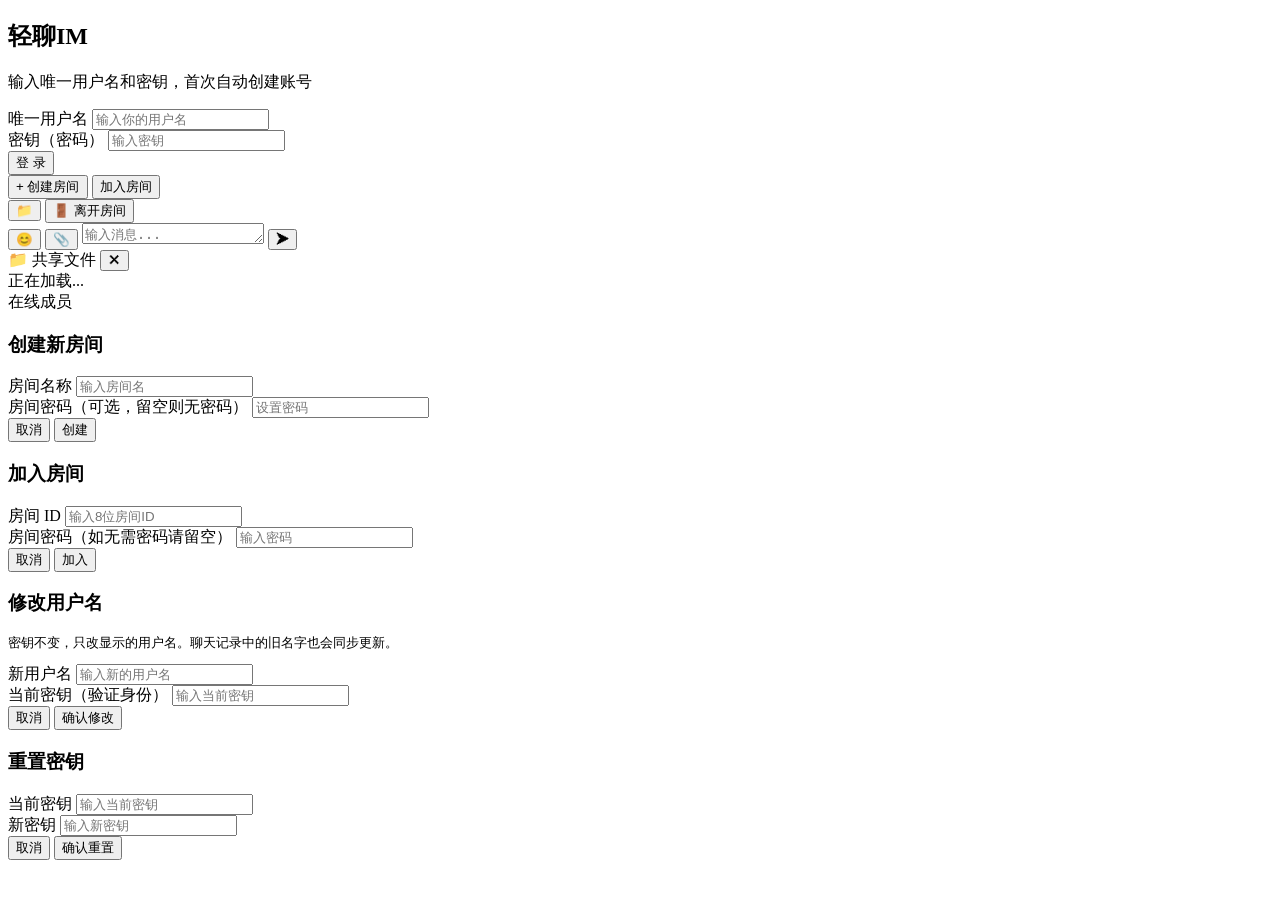
==== static/index.html @ 1377f8cb "refactor: 拆分项目结构，模块化后端代码 - 将 910 行 server.py 拆分为 src/ 下 8 个独立模块   - config.py     : 全局配置 & Supabase " ====
<!DOCTYPE html>
<html lang="zh-CN">
<head>
<meta charset="UTF-8">
<meta name="viewport" content="width=device-width, initial-scale=1.0">
<title>轻聊 - 临时 IM</title>
<link rel="stylesheet" href="style.css">
</head>
<body>

<div class="container" id="app">
    <!-- Header -->
    <div class="header" id="header" style="display:none;">
        <h1>💬 轻聊</h1>
        <div class="user-info">
            <span id="currentUserLabel"></span>
            <div class="user-dropdown">
                <button class="btn-sm btn-settings" onclick="toggleSettingsMenu()" title="设置">⚙</button>
                <div class="dropdown-menu" id="settingsMenu">
                    <button onclick="showChangeUsernameModal()">✏️ 修改用户名</button>
                    <button onclick="showResetPasswordModal()">🔑 重置密钥</button>
                </div>
            </div>
            <button class="btn-sm" onclick="logout()">退出</button>
        </div>
    </div>

    <!-- 登录视图 -->
    <div class="view active" id="loginView">
        <div class="login-card">
            <h2>轻聊IM</h2>
            <p class="sub">输入唯一用户名和密钥，首次自动创建账号</p>
            <div class="form-group">
                <label>唯一用户名</label>
                <input id="loginUser" type="text" placeholder="输入你的用户名" maxlength="30" autocomplete="off">
            </div>
            <div class="form-group">
                <label>密钥（密码）</label>
                <input id="loginPass" type="password" placeholder="输入密钥" autocomplete="off">
            </div>
            <button class="btn btn-primary" id="loginBtn" onclick="doLogin()">登 录</button>
            <div class="error-msg" id="loginError"></div>
            <div class="success-msg" id="loginSuccess"></div>
        </div>
    </div>

    <!-- 大厅视图 -->
    <div class="view" id="lobbyView">
        <div class="lobby-content" id="lobbyContent">
            <div class="lobby-actions">
                <button class="btn btn-primary" onclick="showCreateRoomModal()">+ 创建房间</button>
                <button class="btn btn-outline" onclick="showJoinRoomModal()">加入房间</button>
            </div>
            <div id="roomList"></div>
        </div>
    </div>

    <!-- 聊天视图 -->
    <div class="view" id="chatView">
        <div class="chat-view">
            <div class="chat-main">
                <div class="chat-header">
                    <div>
                        <div class="room-title" id="chatRoomName"></div>
                        <div class="room-id" id="chatRoomId"></div>
                    </div>
                    <div class="chat-header-actions">
                        <button class="btn-header-icon file-panel-toggle" onclick="toggleFilePanel()" title="文件列表">📁</button>
                        <button class="btn-leave" onclick="leaveRoom()">
                            <span class="leave-icon">🚪</span> 离开房间
                        </button>
                    </div>
                </div>
                <div class="chat-messages" id="chatMessages"></div>
                <div class="emoji-picker" id="emojiPicker"></div>
                <div class="chat-input-area">
                    <button class="emoji-btn" onclick="toggleEmoji()" title="表情">😊</button>
                    <button class="emoji-btn file-upload-btn" onclick="triggerFileUpload()" title="上传文件">📎</button>
                    <textarea id="chatInput" rows="1" placeholder="输入消息..." onkeydown="onChatKey(event)"></textarea>
                    <button class="send-btn" id="sendBtn" onclick="sendMessage()" title="发送">➤</button>
                </div>
                <!-- 隐藏的文件选择器 -->
                <input type="file" id="fileInput" style="display:none;" onchange="handleFileSelected(event)">
                <!-- 文件面板 -->
                <div class="file-panel" id="filePanel">
                    <div class="file-panel-header">
                        <span>📁 共享文件</span>
                        <button class="file-panel-close" onclick="toggleFilePanel()">✕</button>
                    </div>
                    <div class="file-panel-list" id="fileListContent">
                        <div class="file-empty">正在加载...</div>
                    </div>
                </div>
            </div>
            <div class="chat-sidebar">
                <div class="sidebar-title">在线成员</div>
                <div class="member-list" id="memberList"></div>
            </div>
        </div>
    </div>
</div>

<!-- 创建房间弹窗 -->
<div class="modal-overlay" id="createRoomModal">
    <div class="modal">
        <h3>创建新房间</h3>
        <div class="form-group">
            <label>房间名称</label>
            <input id="createRoomName" type="text" placeholder="输入房间名" maxlength="50">
        </div>
        <div class="form-group">
            <label>房间密码（可选，留空则无密码）</label>
            <input id="createRoomPass" type="text" placeholder="设置密码">
        </div>
        <div class="modal-btns">
            <button class="btn btn-outline" onclick="closeModal('createRoomModal')">取消</button>
            <button class="btn btn-primary" onclick="doCreateRoom()">创建</button>
        </div>
        <div class="error-msg" id="createRoomError"></div>
    </div>
</div>

<!-- 加入房间弹窗 -->
<div class="modal-overlay" id="joinRoomModal">
    <div class="modal">
        <h3>加入房间</h3>
        <div class="form-group">
            <label>房间 ID</label>
            <input id="joinRoomId" type="text" placeholder="输入8位房间ID" maxlength="8" style="text-transform:uppercase;">
        </div>
        <div class="form-group">
            <label>房间密码（如无需密码请留空）</label>
            <input id="joinRoomPass" type="text" placeholder="输入密码">
        </div>
        <div class="modal-btns">
            <button class="btn btn-outline" onclick="closeModal('joinRoomModal')">取消</button>
            <button class="btn btn-primary" onclick="doJoinRoom()">加入</button>
        </div>
        <div class="error-msg" id="joinRoomError"></div>
    </div>
</div>

<!-- 修改用户名弹窗 -->
<div class="modal-overlay" id="changeUsernameModal">
    <div class="modal">
        <h3>修改用户名</h3>
        <p style="font-size:0.8rem;color:var(--text-secondary);margin-bottom:12px;">密钥不变，只改显示的用户名。聊天记录中的旧名字也会同步更新。</p>
        <div class="form-group">
            <label>新用户名</label>
            <input id="newUsername" type="text" placeholder="输入新的用户名" maxlength="30" autocomplete="off">
        </div>
        <div class="form-group">
            <label>当前密钥（验证身份）</label>
            <input id="changeUserPass" type="password" placeholder="输入当前密钥" autocomplete="off">
        </div>
        <div class="modal-btns">
            <button class="btn btn-outline" onclick="closeModal('changeUsernameModal')">取消</button>
            <button class="btn btn-primary" onclick="doChangeUsername()">确认修改</button>
        </div>
        <div class="error-msg" id="changeUsernameError"></div>
        <div class="success-msg" id="changeUsernameSuccess"></div>
    </div>
</div>

<!-- 重置密钥弹窗 -->
<div class="modal-overlay" id="resetPasswordModal">
    <div class="modal">
        <h3>重置密钥</h3>
        <div class="form-group">
            <label>当前密钥</label>
            <input id="oldPassword" type="password" placeholder="输入当前密钥" autocomplete="off">
        </div>
        <div class="form-group">
            <label>新密钥</label>
            <input id="newPassword" type="password" placeholder="输入新密钥" autocomplete="off">
        </div>
        <div class="modal-btns">
            <button class="btn btn-outline" onclick="closeModal('resetPasswordModal')">取消</button>
            <button class="btn btn-primary" onclick="doResetPassword()">确认重置</button>
        </div>
        <div class="error-msg" id="resetPasswordError"></div>
        <div class="success-msg" id="resetPasswordSuccess"></div>
    </div>
</div>

<script src="app.js"></script>
</body>
</html>
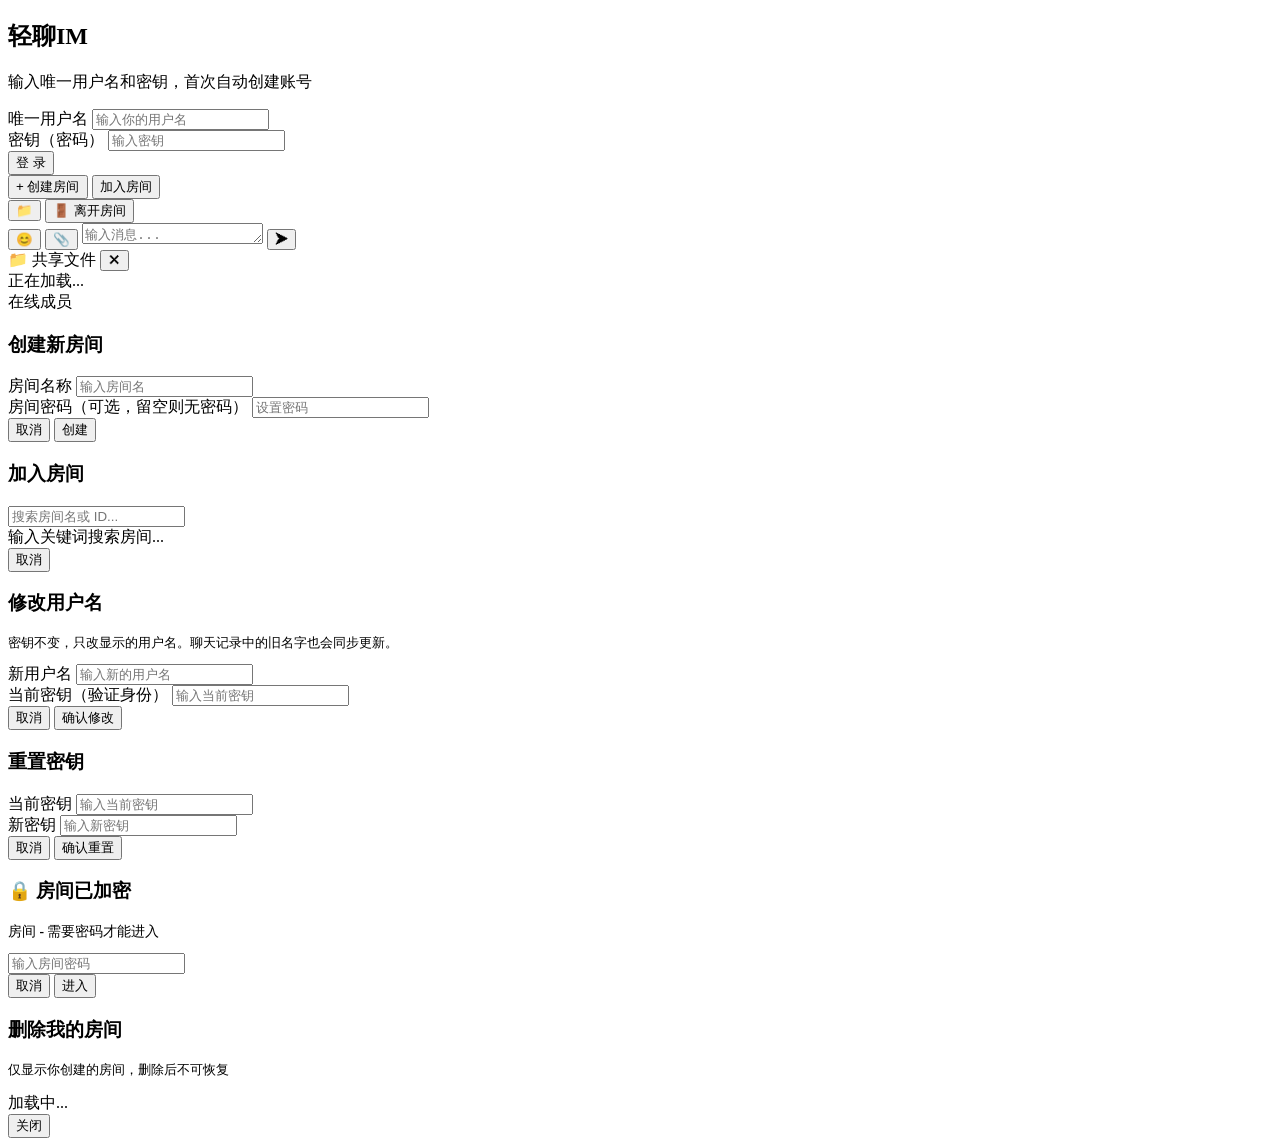
==== commit 6e8d28de: "feat: 加密房间密码弹窗、房间搜索加入、创建者删除房间 - 加密房间点击后弹出密码输入框，输入后进入  - 加入房间支持按名称/ID模糊搜索，输入关键词后展示  - 房间名唯一不重复（创建时后端校" ====
--- a/static/index.html
+++ b/static/index.html
@@ -19,6 +19,7 @@
                 <div class="dropdown-menu" id="settingsMenu">
                     <button onclick="showChangeUsernameModal()">✏️ 修改用户名</button>
                     <button onclick="showResetPasswordModal()">🔑 重置密钥</button>
+                    <button onclick="showDeleteRoomModal()">🗑️ 删除我的房间</button>
                 </div>
             </div>
             <button class="btn-sm" onclick="logout()">退出</button>
@@ -122,19 +123,16 @@
 
 <!-- 加入房间弹窗 -->
 <div class="modal-overlay" id="joinRoomModal">
-    <div class="modal">
+    <div class="modal modal-wide">
         <h3>加入房间</h3>
         <div class="form-group">
-            <label>房间 ID</label>
-            <input id="joinRoomId" type="text" placeholder="输入8位房间ID" maxlength="8" style="text-transform:uppercase;">
-        </div>
-        <div class="form-group">
-            <label>房间密码（如无需密码请留空）</label>
-            <input id="joinRoomPass" type="text" placeholder="输入密码">
+            <input id="joinRoomSearch" type="text" placeholder="搜索房间名或 ID..." oninput="searchRooms()">
+        </div>
+        <div class="room-search-list" id="roomSearchList">
+            <div class="room-empty">输入关键词搜索房间...</div>
         </div>
         <div class="modal-btns">
             <button class="btn btn-outline" onclick="closeModal('joinRoomModal')">取消</button>
-            <button class="btn btn-primary" onclick="doJoinRoom()">加入</button>
         </div>
         <div class="error-msg" id="joinRoomError"></div>
     </div>
@@ -180,6 +178,41 @@
         </div>
         <div class="error-msg" id="resetPasswordError"></div>
         <div class="success-msg" id="resetPasswordSuccess"></div>
+    </div>
+</div>
+
+<!-- 加密房间密码弹窗 -->
+<div class="modal-overlay" id="roomPasswordModal">
+    <div class="modal">
+        <h3>🔒 房间已加密</h3>
+        <p style="font-size:0.85rem;color:var(--text-secondary);margin-bottom:12px;">
+            房间 <strong id="roomPassTargetName">-</strong> 需要密码才能进入
+        </p>
+        <div class="form-group">
+            <input id="roomPassInput" type="text" placeholder="输入房间密码" autocomplete="off">
+        </div>
+        <div class="modal-btns">
+            <button class="btn btn-outline" onclick="closeModal('roomPasswordModal')">取消</button>
+            <button class="btn btn-primary" onclick="confirmRoomPassword()">进入</button>
+        </div>
+        <div class="error-msg" id="roomPassError"></div>
+    </div>
+</div>
+
+<!-- 删除房间弹窗 -->
+<div class="modal-overlay" id="deleteRoomModal">
+    <div class="modal modal-wide">
+        <h3>删除我的房间</h3>
+        <p style="font-size:0.82rem;color:var(--text-secondary);margin-bottom:14px;">
+            仅显示你创建的房间，删除后不可恢复
+        </p>
+        <div class="delete-room-list" id="deleteRoomList">
+            <div class="room-empty">加载中...</div>
+        </div>
+        <div class="modal-btns">
+            <button class="btn btn-outline" onclick="closeModal('deleteRoomModal')">关闭</button>
+        </div>
+        <div class="error-msg" id="deleteRoomError"></div>
     </div>
 </div>
 
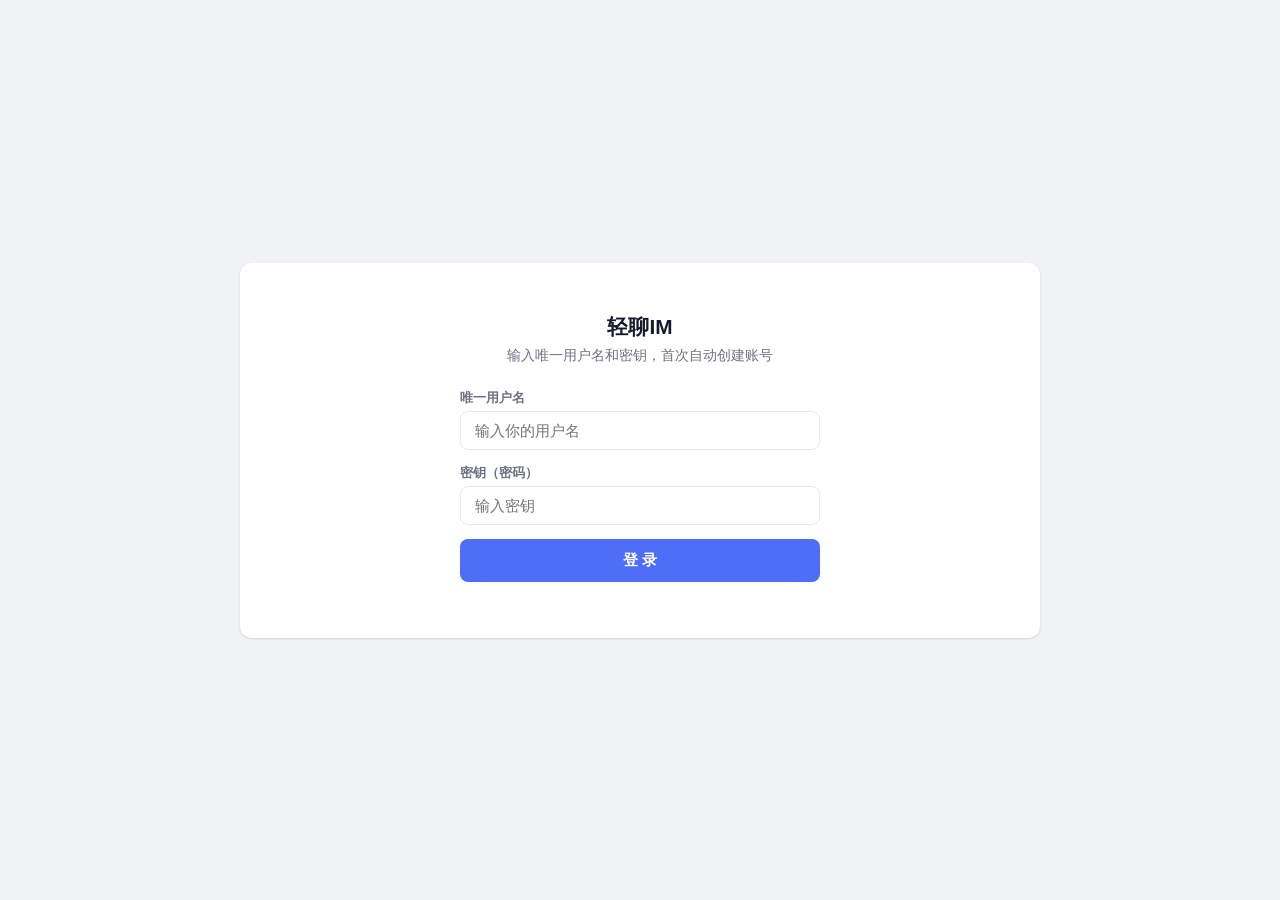
==== commit d2399528: "refactor: 拆分CSS和JS为功能模块，优化静态资源路由 - JS拆分: app/utils/auth/lobby/chat/file 六个文件  - CSS拆分: base/lobby/ch" ====
--- a/static/index.html
+++ b/static/index.html
@@ -4,7 +4,11 @@
 <meta charset="UTF-8">
 <meta name="viewport" content="width=device-width, initial-scale=1.0">
 <title>轻聊 - 临时 IM</title>
-<link rel="stylesheet" href="style.css">
+<link rel="stylesheet" href="css/base.css">
+<link rel="stylesheet" href="css/lobby.css">
+<link rel="stylesheet" href="css/chat.css">
+<link rel="stylesheet" href="css/files.css">
+<link rel="stylesheet" href="css/responsive.css">
 </head>
 <body>
 
@@ -216,6 +220,11 @@
     </div>
 </div>
 
-<script src="app.js"></script>
+<script src="js/utils.js"></script>
+<script src="js/auth.js"></script>
+<script src="js/lobby.js"></script>
+<script src="js/chat.js"></script>
+<script src="js/file.js"></script>
+<script src="js/app.js"></script>
 </body>
 </html>
--- a/static/css/base.css
+++ b/static/css/base.css
@@ -0,0 +1,157 @@
+/* ============ 变量 & 重置 ============ */
+:root {
+    --bg: #f0f2f5;
+    --card: #ffffff;
+    --primary: #4f6ef7;
+    --primary-hover: #3b5de7;
+    --text: #1a1a2e;
+    --text-secondary: #6b7280;
+    --border: #e5e7eb;
+    --danger: #ef4444;
+    --success: #10b981;
+    --bubble-self: #4f6ef7;
+    --bubble-other: #f3f4f6;
+    --radius: 12px;
+    --shadow: 0 1px 3px rgba(0,0,0,.08), 0 1px 2px rgba(0,0,0,.06);
+}
+
+* { margin: 0; padding: 0; box-sizing: border-box; }
+
+body {
+    font-family: -apple-system, BlinkMacSystemFont, "Segoe UI", Roboto, "Helvetica Neue", sans-serif;
+    background: var(--bg);
+    color: var(--text);
+    min-height: 100vh;
+    display: flex;
+    align-items: center;
+    justify-content: center;
+}
+
+.container {
+    width: 100%;
+    max-width: 800px;
+    height: 90%;
+    max-height: calc(100vh - 32px);
+    background: var(--card);
+    border-radius: var(--radius);
+    box-shadow: var(--shadow);
+    display: flex;
+    flex-direction: column;
+    overflow: hidden;
+}
+
+/* ============ Header ============ */
+.header {
+    padding: 16px 20px;
+    border-bottom: 1px solid var(--border);
+    display: flex;
+    align-items: center;
+    justify-content: space-between;
+    flex-shrink: 0;
+    background: #fafbfc;
+}
+
+.header h1 { font-size: 1.1rem; font-weight: 700; color: var(--primary); }
+
+.header .user-info { font-size: 0.85rem; color: var(--text-secondary); display: flex; align-items: center; gap: 10px; }
+
+.header .btn-sm {
+    padding: 5px 12px; font-size: 0.8rem; border-radius: 6px;
+    cursor: pointer; border: 1px solid var(--border);
+    background: #fff; color: var(--text-secondary); transition: all .15s;
+}
+
+.header .btn-sm:hover { background: #fee2e2; border-color: var(--danger); color: var(--danger); }
+
+.header .btn-sm.btn-settings {
+    font-size: 0.85rem; padding: 4px 8px; border: none; background: transparent; color: var(--text-secondary);
+}
+
+.header .btn-sm.btn-settings:hover { background: #f3f4f6; color: var(--text); }
+
+.header .user-dropdown { position: relative; display: inline-block; }
+
+.header .dropdown-menu {
+    display: none; position: absolute; right: 0; top: 100%; margin-top: 4px;
+    background: #fff; border: 1px solid var(--border); border-radius: 8px;
+    box-shadow: 0 4px 16px rgba(0,0,0,.1); z-index: 50; min-width: 160px; overflow: hidden;
+}
+
+.header .dropdown-menu.active { display: block; }
+
+.header .dropdown-menu button {
+    display: block; width: 100%; padding: 9px 14px; border: none; background: none;
+    font-size: 0.83rem; cursor: pointer; text-align: left; color: var(--text);
+}
+
+.header .dropdown-menu button:hover { background: #f3f4f6; }
+
+.header .dropdown-menu .divider { height: 1px; background: var(--border); margin: 2px 0; }
+
+/* ============ 视图切换 ============ */
+.view { display: none; flex-direction: column; flex: 1; overflow: hidden; height: 100%; }
+
+.view.active { display: flex; }
+
+/* ============ 登录页 ============ */
+.login-view { align-items: center; justify-content: center; min-height: 100%; }
+
+.login-card {
+    width: 100%; max-width: 360px; text-align: center; margin: 50px auto 0;
+}
+
+.login-card h2 { font-size: 1.3rem; margin-bottom: 6px; }
+
+.login-card .sub { font-size: 0.85rem; color: var(--text-secondary); margin-bottom: 24px; }
+
+/* ============ 表单 & 按钮 ============ */
+.form-group { margin-bottom: 14px; text-align: left; }
+
+.form-group label { display: block; font-size: 0.82rem; font-weight: 600; margin-bottom: 4px; color: var(--text-secondary); }
+
+.form-group input {
+    width: 100%; padding: 10px 14px; border: 1.5px solid var(--border);
+    border-radius: 8px; font-size: 0.95rem; outline: none; transition: border .15s;
+}
+
+.form-group input:focus { border-color: var(--primary); }
+
+.btn {
+    width: 100%; padding: 11px; border: none; border-radius: 8px;
+    font-size: 0.95rem; font-weight: 600; cursor: pointer; transition: all .15s;
+}
+
+.btn-primary { background: var(--primary); color: #fff; }
+
+.btn-primary:hover { background: var(--primary-hover); }
+
+.btn-primary:disabled { opacity: 0.5; cursor: not-allowed; }
+
+.btn-outline {
+    background: #fff; border: 1.5px solid var(--border); color: var(--text);
+}
+
+.btn-outline:hover { border-color: var(--primary); color: var(--primary); }
+
+.error-msg { color: var(--danger); font-size: 0.82rem; margin-top: 8px; min-height: 20px; }
+
+.success-msg { color: var(--success); font-size: 0.82rem; margin-top: 8px; min-height: 20px; }
+
+/* ============ 弹窗 ============ */
+.modal-overlay {
+    display: none; position: fixed; top: 0; left: 0; width: 100%; height: 100%;
+    background: rgba(0,0,0,.35); z-index: 100; align-items: center; justify-content: center;
+}
+
+.modal-overlay.active { display: flex; }
+
+.modal {
+    background: #fff; border-radius: var(--radius); padding: 24px;
+    width: 90%; max-width: 380px; box-shadow: 0 10px 40px rgba(0,0,0,.15);
+}
+
+.modal h3 { font-size: 1.05rem; margin-bottom: 16px; }
+
+.modal .btn { margin-top: 6px; }
+
+.modal .modal-btns { display: flex; gap: 8px; margin-top: 8px; }
--- a/static/css/lobby.css
+++ b/static/css/lobby.css
@@ -0,0 +1,77 @@
+/* ============ 大厅 ============ */
+.lobby-content { flex: 1; overflow-y: auto; padding: 20px; }
+
+.lobby-actions { display: flex; gap: 10px; margin-bottom: 20px; }
+
+.lobby-actions .btn { width: auto; padding: 9px 20px; font-size: 0.85rem; }
+
+.room-card {
+    display: flex; align-items: center; justify-content: space-between;
+    padding: 14px 16px; border: 1px solid var(--border); border-radius: 10px;
+    margin-bottom: 8px; transition: all .15s; cursor: pointer;
+}
+
+.room-card:hover { border-color: var(--primary); background: #f8faff; }
+
+.room-card .room-info { flex: 1; }
+
+.room-card .room-name { font-weight: 600; font-size: 0.95rem; }
+
+.room-card .room-meta { font-size: 0.77rem; color: var(--text-secondary); margin-top: 2px; }
+
+.room-card .room-badge {
+    font-size: 0.7rem; padding: 3px 8px; border-radius: 4px;
+    background: #fef3c7; color: #92400e;
+}
+
+.room-empty { text-align: center; color: var(--text-secondary); padding: 40px; font-size: 0.9rem; }
+
+/* ============ 房间搜索 ============ */
+.modal-wide { max-width: 480px !important; }
+
+.room-search-list {
+    max-height: 280px; overflow-y: auto; margin-bottom: 12px;
+    border: 1px solid var(--border); border-radius: 8px;
+}
+
+.room-search-item {
+    padding: 12px 14px; cursor: pointer; border-bottom: 1px solid var(--border);
+    display: flex; align-items: center; justify-content: space-between; transition: background .12s;
+}
+
+.room-search-item:last-child { border-bottom: none; }
+
+.room-search-item:hover { background: #f0f4ff; }
+
+.room-search-item .room-search-name { font-weight: 600; font-size: 0.9rem; }
+
+.room-search-item .room-search-meta { font-size: 0.75rem; color: var(--text-secondary); }
+
+.room-search-item .room-search-badge {
+    font-size: 0.7rem; padding: 2px 8px; background: var(--border);
+    border-radius: 4px; color: var(--text-secondary); font-family: monospace;
+}
+
+/* ============ 删除房间 ============ */
+.delete-room-list { max-height: 300px; overflow-y: auto; }
+
+.delete-room-item {
+    padding: 12px 14px; border-bottom: 1px solid var(--border);
+    display: flex; align-items: center; justify-content: space-between; gap: 10px;
+}
+
+.delete-room-item:last-child { border-bottom: none; }
+
+.delete-room-item .delete-room-info { flex: 1; min-width: 0; }
+
+.delete-room-item .delete-room-name { font-weight: 600; font-size: 0.9rem; }
+
+.delete-room-item .delete-room-id { font-size: 0.7rem; color: var(--text-secondary); font-family: monospace; }
+
+.btn-danger {
+    background: var(--danger); color: #fff; border: none;
+    padding: 6px 14px; border-radius: 6px; cursor: pointer;
+    font-size: 0.78rem; font-weight: 500; white-space: nowrap; transition: opacity .15s;
+}
+
+.btn-danger:hover { opacity: 0.85; }
--- a/static/css/chat.css
+++ b/static/css/chat.css
@@ -0,0 +1,143 @@
+/* ============ 聊天室布局 ============ */
+.chat-view { flex: 1; display: flex; flex-direction: row; overflow: hidden; min-width: 0; }
+
+.chat-main { flex: 1; display: flex; flex-direction: column; overflow: hidden; min-width: 0; }
+
+.chat-sidebar {
+    width: 180px; border-left: 1px solid var(--border); display: flex;
+    flex-direction: column; flex-shrink: 0; background: #fafbfc;
+}
+
+.chat-sidebar .sidebar-title {
+    padding: 12px 14px; font-size: 0.78rem; font-weight: 600;
+    color: var(--text-secondary); border-bottom: 1px solid var(--border);
+    text-transform: uppercase; letter-spacing: 0.5px;
+}
+
+.chat-sidebar .member-list { flex: 1; overflow-y: auto; padding: 8px; }
+
+.chat-sidebar .member-item {
+    padding: 6px 10px; border-radius: 6px; font-size: 0.83rem;
+    display: flex; align-items: center; gap: 6px;
+}
+
+.chat-sidebar .member-dot {
+    width: 7px; height: 7px; border-radius: 50%; background: var(--success); flex-shrink: 0;
+}
+
+/* ============ 聊天头部 ============ */
+.chat-header {
+    padding: 12px 16px; border-bottom: 1px solid var(--border);
+    display: flex; align-items: center; justify-content: space-between;
+    background: #fafbfc; flex-shrink: 0;
+}
+
+.chat-header .room-title { font-weight: 600; font-size: 0.95rem; }
+
+.chat-header .room-id { font-size: 0.75rem; color: var(--text-secondary); }
+
+.chat-header-actions { display: flex; align-items: center; gap: 8px; }
+
+.btn-header-icon {
+    width: 34px; height: 34px; border-radius: 8px;
+    border: 1px solid var(--border); background: #fff;
+    cursor: pointer; font-size: 1.1rem;
+    display: flex; align-items: center; justify-content: center;
+    transition: all .15s; color: var(--text-secondary);
+}
+
+.btn-header-icon:hover { background: #f0f4ff; border-color: var(--primary); color: var(--primary); }
+
+.btn-leave {
+    display: flex; align-items: center; gap: 5px;
+    padding: 7px 14px; font-size: 0.83rem; font-weight: 500;
+    border-radius: 8px; cursor: pointer;
+    border: 1.5px solid #fecaca; background: #fff;
+    color: var(--danger); transition: all .2s; white-space: nowrap;
+}
+
+.btn-leave .leave-icon { font-size: 0.95rem; }
+
+.btn-leave:hover {
+    background: var(--danger); color: #fff; border-color: var(--danger);
+    box-shadow: 0 2px 8px rgba(239,68,68,.25); transform: translateY(-1px);
+}
+
+.btn-leave:active { transform: translateY(0); box-shadow: none; }
+
+/* ============ 消息区 ============ */
+.chat-messages {
+    flex: 1; overflow-y: auto; padding: 16px;
+    display: flex; flex-direction: column; gap: 4px;
+}
+
+.msg-row { display: flex; margin-bottom: 6px; }
+
+.msg-row.self { justify-content: flex-end; }
+
+.msg-row > div { max-width: 85%; min-width: 0; }
+
+.msg-bubble {
+    padding: 9px 14px; border-radius: 16px;
+    font-size: 0.9rem; line-height: 1.45; word-break: break-word; white-space: pre-wrap;
+}
+
+.msg-row.self .msg-bubble { background: var(--bubble-self); color: #fff; border-bottom-right-radius: 4px; }
+
+.msg-row.other .msg-bubble { background: var(--bubble-other); border-bottom-left-radius: 4px; }
+
+.msg-user { font-size: 0.72rem; color: var(--text-secondary); margin-bottom: 2px; padding: 0 4px; }
+
+.msg-row.self .msg-user { text-align: right; }
+
+.msg-emoji .msg-bubble { font-size: 2.2rem; background: transparent !important; padding: 2px 4px; }
+
+.msg-system {
+    text-align: center; font-size: 0.77rem; color: var(--text-secondary);
+    padding: 6px 0; margin-bottom: 4px;
+}
+
+/* ============ 输入区 ============ */
+.chat-input-area {
+    padding: 12px 16px; border-top: 1px solid var(--border);
+    display: flex; gap: 8px; align-items: flex-end; flex-shrink: 0;
+}
+
+.chat-input-area textarea {
+    flex: 1; padding: 10px 14px; border: 1.5px solid var(--border);
+    border-radius: 20px; font-size: 0.9rem; outline: none; resize: none;
+    font-family: inherit; max-height: 100px; line-height: 1.4;
+}
+
+.chat-input-area textarea:focus { border-color: var(--primary); }
+
+.chat-input-area .emoji-btn, .chat-input-area .send-btn {
+    width: 40px; height: 40px; border-radius: 50%; border: none;
+    cursor: pointer; font-size: 1.2rem; display: flex; align-items: center;
+    justify-content: center; flex-shrink: 0; transition: all .15s;
+}
+
+.chat-input-area .emoji-btn { background: #f3f4f6; }
+
+.chat-input-area .emoji-btn:hover { background: #e5e7eb; }
+
+.chat-input-area .send-btn { background: var(--primary); color: #fff; }
+
+.chat-input-area .send-btn:hover { background: var(--primary-hover); }
+
+.chat-input-area .send-btn:disabled { opacity: 0.4; cursor: not-allowed; }
+
+/* ============ 表情选择器 ============ */
+.emoji-picker {
+    display: none; flex-wrap: wrap; gap: 4px; padding: 8px 12px;
+    border-top: 1px solid var(--border); background: #fafbfc;
+    max-height: 140px; overflow-y: auto;
+}
+
+.emoji-picker.active { display: flex; }
+
+.emoji-picker span {
+    cursor: pointer; font-size: 1.2rem; padding: 4px 6px; border-radius: 6px; transition: background .1s;
+}
+
+.emoji-picker span:hover { background: #e5e7eb; }
--- a/static/css/files.css
+++ b/static/css/files.css
@@ -0,0 +1,99 @@
+/* ============ 文件上传按钮 ============ */
+.file-upload-btn { font-size: 0.95rem; }
+
+/* 保留时长选择 */
+.retention-options { display: flex; flex-wrap: wrap; gap: 8px; }
+
+.retention-btn {
+    flex: 1 1 calc(50% - 4px); min-width: 100px;
+    padding: 10px 12px; border: 1.5px solid var(--border);
+    border-radius: 8px; background: #fff; cursor: pointer;
+    font-size: 0.85rem; font-weight: 500; transition: all .15s; text-align: center;
+}
+
+.retention-btn:hover { border-color: var(--primary); background: #f0f4ff; color: var(--primary); }
+
+/* ============ 文件气泡 ============ */
+.file-bubble {
+    display: flex !important; align-items: center; gap: 10px;
+    padding: 10px 14px !important; max-width: 320px;
+}
+
+.file-bubble .file-icon { font-size: 2rem; flex-shrink: 0; }
+
+.file-bubble .file-info { flex: 1; min-width: 0; }
+
+.file-bubble .file-name {
+    font-size: 0.85rem; font-weight: 600; white-space: nowrap;
+    overflow: hidden; text-overflow: ellipsis; max-width: 180px;
+}
+
+.file-bubble .file-meta { font-size: 0.73rem; opacity: 0.7; margin-top: 2px; }
+
+.file-bubble .file-download {
+    flex-shrink: 0; font-size: 1.3rem; text-decoration: none;
+    opacity: 0.8; transition: opacity .15s;
+}
+
+.file-bubble .file-download:hover { opacity: 1; }
+
+.msg-row.other .file-bubble { background: var(--bubble-other); }
+
+.msg-row.self .file-bubble { background: var(--bubble-self); }
+
+/* ============ 文件面板 ============ */
+.file-panel {
+    display: none; flex-direction: column; border-top: 1px solid var(--border);
+    max-height: 200px; overflow: hidden; flex-shrink: 0; background: #fafbfc;
+}
+
+.file-panel.active { display: flex; }
+
+.file-panel-header {
+    display: flex; align-items: center; justify-content: space-between;
+    padding: 8px 14px; font-size: 0.8rem; font-weight: 600;
+    color: var(--text-secondary); border-bottom: 1px solid var(--border);
+    text-transform: uppercase; letter-spacing: 0.5px;
+}
+
+.file-panel-close {
+    background: none; border: none; cursor: pointer;
+    font-size: 1rem; color: var(--text-secondary); padding: 2px 6px; border-radius: 4px;
+}
+
+.file-panel-close:hover { background: #e5e7eb; }
+
+.file-panel-list { flex: 1; overflow-y: auto; padding: 6px 10px; }
+
+.file-empty { text-align: center; color: var(--text-secondary); font-size: 0.8rem; padding: 16px; }
+
+.file-item {
+    display: flex; align-items: center; gap: 8px;
+    padding: 6px 8px; border-radius: 6px; transition: background .1s;
+}
+
+.file-item:hover { background: #f0f2f5; }
+
+.file-item-icon { font-size: 1.1rem; flex-shrink: 0; }
+
+.file-item-info { flex: 1; min-width: 0; }
+
+.file-item-name {
+    font-size: 0.8rem; font-weight: 500; white-space: nowrap;
+    overflow: hidden; text-overflow: ellipsis;
+}
+
+.file-item-meta { font-size: 0.7rem; color: var(--text-secondary); }
+
+.file-item-actions { display: flex; gap: 4px; flex-shrink: 0; }
+
+.file-item-dl { text-decoration: none; font-size: 1rem; padding: 2px 4px; border-radius: 4px; }
+
+.file-item-dl:hover { background: #e5e7eb; }
+
+.file-item-del {
+    background: none; border: none; cursor: pointer; font-size: 0.9rem;
+    padding: 2px 4px; border-radius: 4px; opacity: 0.5; transition: all .15s;
+}
+
+.file-item-del:hover { opacity: 1; background: #fee2e2; }
--- a/static/css/responsive.css
+++ b/static/css/responsive.css
@@ -0,0 +1,5 @@
+/* ============ 响应式 ============ */
+@media (max-width: 600px) {
+    .container { max-height: 100vh; border-radius: 0; }
+    .chat-sidebar { width: 140px; }
+}
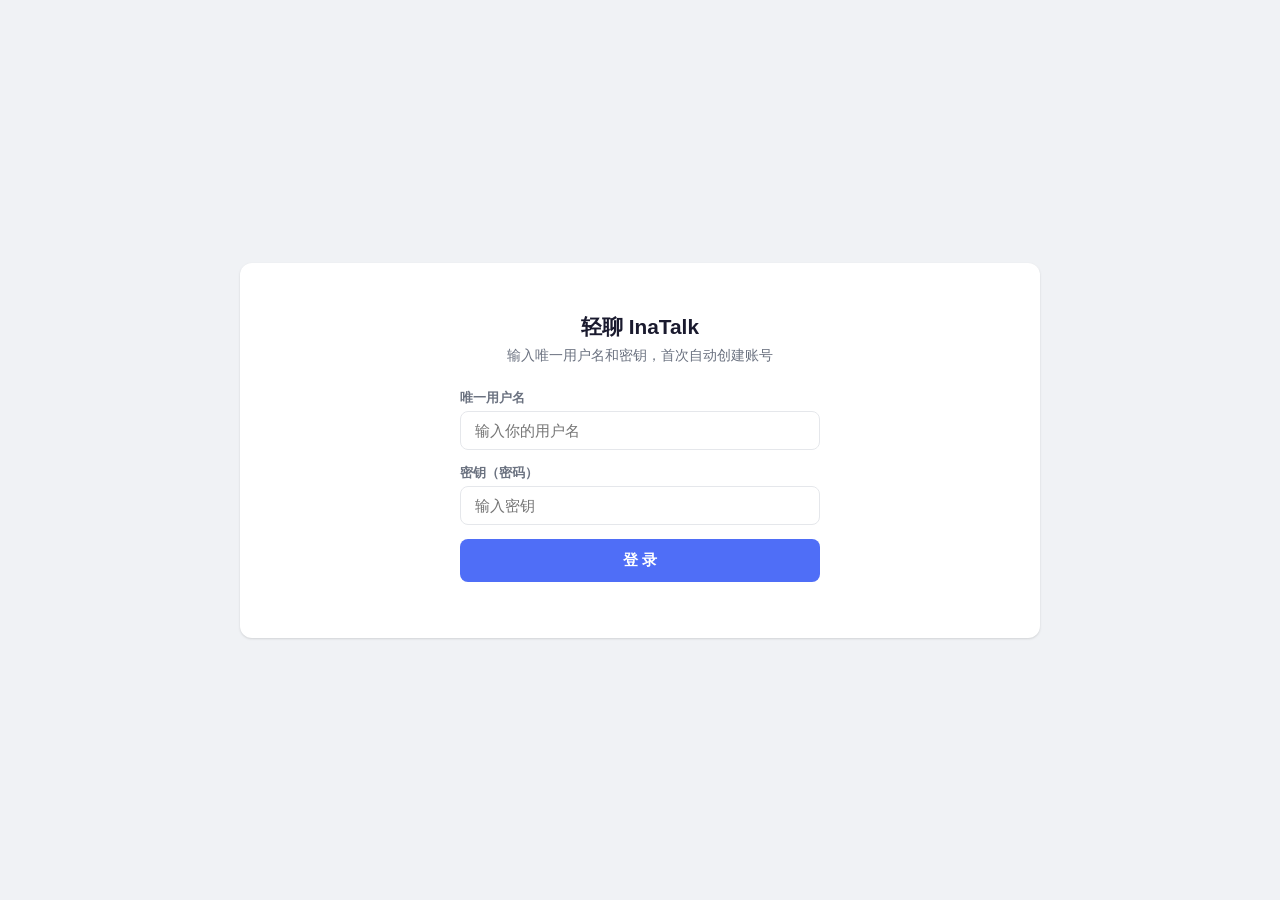
==== commit 87b4d420: "refactor: 项目更名轻聊 InaTalk，移除冗余 secret.yaml，完善 .dockerignore" ====
--- a/static/index.html
+++ b/static/index.html
@@ -3,19 +3,19 @@
 <head>
 <meta charset="UTF-8">
 <meta name="viewport" content="width=device-width, initial-scale=1.0">
-<title>轻聊 - 临时 IM</title>
-<link rel="stylesheet" href="css/base.css">
-<link rel="stylesheet" href="css/lobby.css">
-<link rel="stylesheet" href="css/chat.css">
-<link rel="stylesheet" href="css/files.css">
-<link rel="stylesheet" href="css/responsive.css">
+<title>轻聊 InaTalk</title>
+<link rel="stylesheet" href="css/base.css?v=9">
+<link rel="stylesheet" href="css/lobby.css?v=14">
+<link rel="stylesheet" href="css/chat.css?v=13">
+<link rel="stylesheet" href="css/files.css?v=9">
+<link rel="stylesheet" href="css/responsive.css?v=9">
 </head>
 <body>
 
 <div class="container" id="app">
     <!-- Header -->
     <div class="header" id="header" style="display:none;">
-        <h1>💬 轻聊</h1>
+        <h1>💬 轻聊 InaTalk</h1>
         <div class="user-info">
             <span id="currentUserLabel"></span>
             <div class="user-dropdown">
@@ -23,7 +23,7 @@
                 <div class="dropdown-menu" id="settingsMenu">
                     <button onclick="showChangeUsernameModal()">✏️ 修改用户名</button>
                     <button onclick="showResetPasswordModal()">🔑 重置密钥</button>
-                    <button onclick="showDeleteRoomModal()">🗑️ 删除我的房间</button>
+                    <button onclick="showRoomManageModal()">🛠️ 房间管理</button>
                 </div>
             </div>
             <button class="btn-sm" onclick="logout()">退出</button>
@@ -33,7 +33,7 @@
     <!-- 登录视图 -->
     <div class="view active" id="loginView">
         <div class="login-card">
-            <h2>轻聊IM</h2>
+            <h2>轻聊 InaTalk</h2>
             <p class="sub">输入唯一用户名和密钥，首次自动创建账号</p>
             <div class="form-group">
                 <label>唯一用户名</label>
@@ -55,8 +55,13 @@
             <div class="lobby-actions">
                 <button class="btn btn-primary" onclick="showCreateRoomModal()">+ 创建房间</button>
                 <button class="btn btn-outline" onclick="showJoinRoomModal()">加入房间</button>
+                <button class="btn btn-outline" onclick="showUserSearch()" style="background:#f0f4ff;border-color:var(--primary);color:var(--primary);">🔍 搜索用户</button>
             </div>
             <div id="roomList"></div>
+            <div class="chat-list-section" id="chatListSection">
+                <div class="chat-list-title">💬 私信</div>
+                <div id="chatList"></div>
+            </div>
         </div>
     </div>
 
@@ -76,10 +81,18 @@
                         </button>
                     </div>
                 </div>
+                <div class="room-announcement" id="roomAnnouncement" style="display:none;">
+                    <div class="announcement-content">
+                        <span class="announcement-icon">📢</span>
+                        <span class="announcement-text" id="announcementText"></span>
+                    </div>
+                    <button class="announcement-close-btn" id="announcementCloseBtn" title="关闭公告" onclick="dismissAnnouncement()">✕</button>
+                    <button class="announcement-edit-btn" id="announcementEditBtn" title="编辑公告" style="display:none;" onclick="showAnnouncementEditor()">✏️</button>
+                </div>
                 <div class="chat-messages" id="chatMessages"></div>
-                <div class="emoji-picker" id="emojiPicker"></div>
                 <div class="chat-input-area">
                     <button class="emoji-btn" onclick="toggleEmoji()" title="表情">😊</button>
+                    <button class="emoji-btn" onclick="toggleStickers()" title="表情包">😸</button>
                     <button class="emoji-btn file-upload-btn" onclick="triggerFileUpload()" title="上传文件">📎</button>
                     <textarea id="chatInput" rows="1" placeholder="输入消息..." onkeydown="onChatKey(event)"></textarea>
                     <button class="send-btn" id="sendBtn" onclick="sendMessage()" title="发送">➤</button>
@@ -96,6 +109,10 @@
                         <div class="file-empty">正在加载...</div>
                     </div>
                 </div>
+                <!-- 自定义右键菜单 -->
+                <div class="ctx-menu" id="ctxMenu" style="display:none;">
+                    <div class="ctx-item" onclick="ctxDownload()">⬇️ 下载</div>
+                </div>
             </div>
             <div class="chat-sidebar">
                 <div class="sidebar-title">在线成员</div>
@@ -103,9 +120,59 @@
             </div>
         </div>
     </div>
-</div>
-
-<!-- 创建房间弹窗 -->
+
+    <!-- 私聊独立视图 -->
+    <div class="view" id="privateChatView">
+        <div class="private-chat-main">
+            <div class="private-chat-header">
+                <button class="private-back-btn" onclick="closePrivateChat()">← 返回</button>
+                <span class="private-target-name" id="privateTargetName"></span>
+                <span style="width:24px;"></span>
+            </div>
+            <div class="private-chat-messages" id="privateChatMessages"></div>
+            <div class="private-chat-input">
+                <button class="emoji-btn" onclick="togglePrivateEmoji()" title="表情">😊</button>
+                <button class="emoji-btn" onclick="togglePrivateStickers()" title="表情包">😸</button>
+                <button class="emoji-btn file-upload-btn" onclick="triggerPrivateFileUpload()" title="上传文件">📎</button>
+                <textarea id="privateChatInput" rows="1" placeholder="输入私聊消息..." onkeydown="onPrivateChatKey(event)"></textarea>
+                <button class="send-btn" onclick="sendPrivateMessage()" title="发送">➤</button>
+                <input type="file" id="privateFileInput" style="display:none;" onchange="handlePrivateFileSelected(event)">
+            </div>
+        </div>
+    </div>
+
+    <!-- 全局共享：表情面板 -->
+    <div class="emoji-picker" id="emojiPicker"></div>
+    <!-- 全局共享：表情包面板 -->
+    <div class="sticker-picker" id="stickerPicker">
+        <div class="sticker-picker-bar">
+            <span class="sticker-title">表情包</span>
+            <button class="sticker-upload-btn" onclick="triggerStickerUpload()">+ 上传</button>
+            <button class="sticker-picker-close" onclick="closeStickerPanel()">✕</button>
+            <input type="file" id="stickerInput" style="display:none" accept="image/*" onchange="handleStickerUpload(event)">
+        </div>
+        <div class="sticker-grid" id="stickerGrid">
+            <div class="file-empty">暂无表情包，上传一张吧</div>
+        </div>
+    </div>
+</div>
+
+<!-- 用户搜索弹窗 -->
+<div class="modal-overlay" id="userSearchModal">
+    <div class="modal modal-wide">
+        <h3>🔍 搜索用户</h3>
+        <div class="form-group">
+            <input id="userSearchInput" type="text" placeholder="输入用户名搜索..." oninput="doSearchUsers()" autocomplete="off">
+        </div>
+        <div class="room-search-list" id="userSearchList">
+            <div class="room-empty">输入用户名开始搜索...</div>
+        </div>
+        <div class="modal-btns">
+            <button class="btn btn-outline" onclick="closeModal('userSearchModal')">关闭</button>
+        </div>
+    </div>
+</div>
+
 <div class="modal-overlay" id="createRoomModal">
     <div class="modal">
         <h3>创建新房间</h3>
@@ -203,28 +270,93 @@
     </div>
 </div>
 
-<!-- 删除房间弹窗 -->
-<div class="modal-overlay" id="deleteRoomModal">
-    <div class="modal modal-wide">
-        <h3>删除我的房间</h3>
+<!-- 房间管理弹窗 -->
+<div class="modal-overlay" id="roomManageModal">
+    <div class="modal modal-manage">
+        <h3>房间管理</h3>
         <p style="font-size:0.82rem;color:var(--text-secondary);margin-bottom:14px;">
-            仅显示你创建的房间，删除后不可恢复
+            仅显示你创建的房间，可管理密码、背景和删除
         </p>
-        <div class="delete-room-list" id="deleteRoomList">
+        <div class="manage-room-list" id="manageRoomList">
             <div class="room-empty">加载中...</div>
         </div>
         <div class="modal-btns">
-            <button class="btn btn-outline" onclick="closeModal('deleteRoomModal')">关闭</button>
-        </div>
-        <div class="error-msg" id="deleteRoomError"></div>
-    </div>
-</div>
-
-<script src="js/utils.js"></script>
-<script src="js/auth.js"></script>
-<script src="js/lobby.js"></script>
-<script src="js/chat.js"></script>
-<script src="js/file.js"></script>
-<script src="js/app.js"></script>
+            <button class="btn btn-outline" onclick="closeModal('roomManageModal')">关闭</button>
+        </div>
+        <div class="error-msg" id="manageRoomError"></div>
+    </div>
+</div>
+
+<!-- 房间密码管理弹窗 -->
+<div class="modal-overlay" id="roomPasswordManageModal">
+    <div class="modal">
+        <h3 id="roomPasswordManageTitle">管理房间密码</h3>
+        <p style="font-size:0.82rem;color:var(--text-secondary);margin-bottom:12px;" id="roomPasswordManageInfo"></p>
+        <div class="form-group" id="oldRoomPasswordGroup">
+            <label>当前密码</label>
+            <input id="oldRoomPassword" type="text" placeholder="输入当前房间密码" autocomplete="off">
+        </div>
+        <div class="form-group" id="newRoomPasswordGroup">
+            <label>新密码</label>
+            <input id="newRoomPassword" type="text" placeholder="输入新密码" autocomplete="off">
+        </div>
+        <div class="modal-btns">
+            <button class="btn btn-outline" onclick="closeModal('roomPasswordManageModal')">取消</button>
+            <button class="btn btn-primary" id="roomPasswordActionBtn" onclick="doRoomPasswordAction()">确认</button>
+        </div>
+        <div class="error-msg" id="roomPasswordManageError"></div>
+    </div>
+</div>
+
+<!-- 房间背景管理弹窗 -->
+<div class="modal-overlay" id="roomBackgroundModal">
+    <div class="modal">
+        <h3>房间背景</h3>
+        <p style="font-size:0.82rem;color:var(--text-secondary);margin-bottom:12px;" id="roomBackgroundInfo"></p>
+        <div id="roomBackgroundPreview" style="margin-bottom:12px;text-align:center;display:none;">
+            <img id="roomBackgroundImg" src="" style="max-width:100%;max-height:200px;border-radius:8px;border:1px solid var(--border);">
+        </div>
+        <div class="form-group">
+            <label>选择背景图片</label>
+            <input type="file" id="backgroundFileInput" accept="image/*" style="width:100%;padding:8px;border:1.5px solid var(--border);border-radius:8px;">
+        </div>
+        <div class="modal-btns">
+            <button class="btn btn-outline" onclick="closeModal('roomBackgroundModal')">取消</button>
+            <button class="btn btn-primary" onclick="doUploadBackground()">上传背景</button>
+        </div>
+        <div class="error-msg" id="roomBackgroundError"></div>
+        <div class="success-msg" id="roomBackgroundSuccess"></div>
+    </div>
+</div>
+
+<!-- 房间公告编辑弹窗 -->
+<div class="modal-overlay" id="announcementModal">
+    <div class="modal">
+        <h3>📢 编辑房间公告</h3>
+        <p style="font-size:0.82rem;color:var(--text-secondary);margin-bottom:12px;">
+            公告将显示在聊天区域顶部，所有成员可见。留空则清除公告。
+        </p>
+        <div class="form-group">
+            <textarea id="announcementInput" rows="4" maxlength="500"
+                placeholder="输入公告内容，最长500字..." style="width:100%;resize:vertical;font-family:inherit;padding:10px;border:1.5px solid var(--border);border-radius:8px;font-size:0.85rem;"></textarea>
+            <span style="font-size:0.72rem;color:var(--text-secondary);" id="announcementCharCount">0/500</span>
+        </div>
+        <div class="modal-btns">
+            <button class="btn btn-outline" onclick="closeModal('announcementModal')">取消</button>
+            <button class="btn btn-outline" style="color:var(--danger);border-color:var(--danger);" onclick="doClearAnnouncement()" id="clearAnnouncementBtn">清除公告</button>
+            <button class="btn btn-primary" onclick="doSetAnnouncement()">保存公告</button>
+        </div>
+        <div class="error-msg" id="announcementError"></div>
+        <div class="success-msg" id="announcementSuccess"></div>
+    </div>
+</div>
+
+<script src="js/utils.js?v=10"></script>
+<script src="js/auth.js?v=10"></script>
+<script src="js/lobby.js?v=14"></script>
+<script src="js/chat.js?v=13"></script>
+<script src="js/private_chat.js?v=13"></script>
+<script src="js/file.js?v=13"></script>
+<script src="js/app.js?v=14"></script>
 </body>
 </html>
--- a/static/css/lobby.css
+++ b/static/css/lobby.css
@@ -52,7 +52,41 @@
     border-radius: 4px; color: var(--text-secondary); font-family: monospace;
 }
 
-/* ============ 删除房间 ============ */
+/* ============ 房间管理 ============ */
+.modal-manage { max-width: 520px !important; }
+
+.manage-room-list { max-height: 350px; overflow-y: auto; }
+
+.manage-room-item {
+    padding: 12px 14px; border-bottom: 1px solid var(--border);
+    display: flex; align-items: center; justify-content: space-between; gap: 10px;
+}
+
+.manage-room-item:last-child { border-bottom: none; }
+
+.manage-room-item .manage-room-info { flex: 1; min-width: 0; }
+
+.manage-room-item .manage-room-name { font-weight: 600; font-size: 0.9rem; }
+
+.manage-room-item .manage-room-id { font-size: 0.7rem; color: var(--text-secondary); font-family: monospace; }
+
+.manage-room-actions { display: flex; gap: 6px; flex-shrink: 0; }
+
+.btn-manage {
+    width: 34px; height: 34px; border-radius: 8px; border: 1.5px solid var(--border);
+    background: #fff; cursor: pointer; font-size: 1rem; display: flex;
+    align-items: center; justify-content: center; transition: all .15s; padding: 0;
+}
+
+.btn-manage:hover { transform: scale(1.08); }
+
+.btn-manage.btn-key:hover { background: #fef3c7; border-color: #f59e0b; }
+
+.btn-manage.btn-bg:hover { background: #dbeafe; border-color: #3b82f6; }
+
+.btn-manage.btn-del:hover { background: #fee2e2; border-color: var(--danger); }
+
+/* ============ 删除房间（保持兼容） ============ */
 .delete-room-list { max-height: 300px; overflow-y: auto; }
 
 .delete-room-item {
@@ -75,3 +109,62 @@
 }
 
 .btn-danger:hover { opacity: 0.85; }
+
+/* ============ 私信列表 ============ */
+.chat-list-section {
+    margin-top: 24px;
+    border-top: 2px solid var(--border);
+    padding-top: 16px;
+}
+
+.chat-list-title {
+    font-size: 0.85rem;
+    font-weight: 700;
+    color: var(--text-secondary);
+    margin-bottom: 10px;
+}
+
+.chat-list-item {
+    display: flex; align-items: center; gap: 10px;
+    padding: 12px 14px; border: 1px solid var(--border);
+    border-radius: 10px; margin-bottom: 6px;
+    cursor: pointer; transition: all 0.15s;
+}
+
+.chat-list-item:hover { border-color: var(--primary); background: #f8faff; }
+
+.chat-list-avatar {
+    width: 40px; height: 40px; border-radius: 50%;
+    background: linear-gradient(135deg, var(--primary), #818cf8);
+    color: #fff; font-weight: 700; font-size: 0.85rem;
+    display: flex; align-items: center; justify-content: center;
+    flex-shrink: 0;
+}
+
+.chat-list-info { flex: 1; min-width: 0; }
+
+.chat-list-name {
+    font-weight: 600; font-size: 0.9rem;
+    display: flex; align-items: center; gap: 6px;
+}
+
+.chat-list-dot {
+    width: 7px; height: 7px; border-radius: 50%;
+    background: var(--success); flex-shrink: 0;
+}
+
+.chat-list-preview {
+    font-size: 0.78rem; color: var(--text-secondary);
+    white-space: nowrap; overflow: hidden; text-overflow: ellipsis;
+    margin-top: 2px;
+}
+
+.chat-list-time {
+    font-size: 0.7rem; color: var(--text-secondary);
+    flex-shrink: 0; text-align: right;
+}
+
+.chat-list-empty {
+    text-align: center; color: var(--text-secondary);
+    padding: 20px; font-size: 0.83rem;
+}
--- a/static/css/chat.css
+++ b/static/css/chat.css
@@ -18,7 +18,7 @@
 
 .chat-sidebar .member-item {
     padding: 6px 10px; border-radius: 6px; font-size: 0.83rem;
-    display: flex; align-items: center; gap: 6px;
+    display: flex; align-items: center; gap: 6px; font-weight: 600;
 }
 
 .chat-sidebar .member-dot {
@@ -32,9 +32,15 @@
     background: #fafbfc; flex-shrink: 0;
 }
 
-.chat-header .room-title { font-weight: 600; font-size: 0.95rem; }
-
-.chat-header .room-id { font-size: 0.75rem; color: var(--text-secondary); }
+.chat-header .room-title {
+    font-weight: 800; font-size: 1rem; color: var(--text);
+    text-shadow: 0 1px 2px rgba(255,255,255,0.6);
+}
+
+.chat-header .room-id {
+    font-size: 0.75rem; color: var(--text-secondary);
+    font-weight: 600;
+}
 
 .chat-header-actions { display: flex; align-items: center; gap: 8px; }
 
@@ -65,12 +71,128 @@
 
 .btn-leave:active { transform: translateY(0); box-shadow: none; }
 
+/* ============ 房间公告栏 ============ */
+.room-announcement {
+    display: flex;
+    align-items: center;
+    gap: 10px;
+    padding: 10px 16px;
+    margin: 0;
+    background: linear-gradient(135deg, #eff6ff 0%, #f0f4ff 100%);
+    border-bottom: 2px solid #dbeafe;
+    flex-shrink: 0;
+    animation: announceIn 0.3s ease;
+}
+
+@keyframes announceIn {
+    from { opacity: 0; transform: translateY(-10px); }
+    to { opacity: 1; transform: translateY(0); }
+}
+
+.announcement-content {
+    flex: 1;
+    display: flex;
+    align-items: flex-start;
+    gap: 8px;
+    min-width: 0;
+}
+
+.announcement-icon {
+    font-size: 1rem;
+    flex-shrink: 0;
+    margin-top: 1px;
+}
+
+.announcement-text {
+    font-size: 0.84rem;
+    color: #1e40af;
+    line-height: 1.5;
+    word-break: break-word;
+    white-space: pre-wrap;
+}
+
+.announcement-edit-btn {
+    width: 28px;
+    height: 28px;
+    border-radius: 6px;
+    border: 1px solid #bfdbfe;
+    background: #fff;
+    cursor: pointer;
+    font-size: 0.85rem;
+    display: inline-flex;
+    align-items: center;
+    justify-content: center;
+    flex-shrink: 0;
+    transition: all 0.15s;
+    color: #3b82f6;
+}
+
+.announcement-edit-btn:hover {
+    background: #3b82f6;
+    color: #fff;
+    border-color: #3b82f6;
+}
+
+.announcement-close-btn {
+    width: 24px;
+    height: 24px;
+    border-radius: 50%;
+    border: none;
+    background: transparent;
+    cursor: pointer;
+    font-size: 0.8rem;
+    color: #94a3b8;
+    display: flex;
+    align-items: center;
+    justify-content: center;
+    flex-shrink: 0;
+    transition: all 0.15s;
+}
+
+.announcement-close-btn:hover {
+    background: #e2e8f0;
+    color: #475569;
+}
+
+/* 折叠态 — 点击可展开 */
+.announcement-collapsed {
+    background: #f8fafc !important;
+    border-bottom: 1px solid #e2e8f0 !important;
+    cursor: pointer;
+    padding: 6px 16px !important;
+    transition: all 0.2s;
+}
+
+.announcement-collapsed:hover {
+    background: #f1f5f9 !important;
+    border-color: #cbd5e1 !important;
+}
+
+.announcement-collapsed .announcement-text {
+    font-size: 0.8rem;
+    user-select: none;
+}
+
 /* ============ 消息区 ============ */
 .chat-messages {
     flex: 1; overflow-y: auto; padding: 16px;
     display: flex; flex-direction: column; gap: 4px;
 }
 
+/* 房间背景图 */
+.chat-messages.has-background {
+    background-blend-mode: overlay;
+}
+
+.chat-messages.has-background .msg-bubble {
+    background-color: rgba(255, 255, 255, 0.85);
+}
+
+.chat-messages.has-background .msg-row.self .msg-bubble {
+    background-color: rgba(79, 110, 247, 0.88);
+    color: #fff;
+}
+
 .msg-row { display: flex; margin-bottom: 6px; }
 
 .msg-row.self { justify-content: flex-end; }
@@ -86,9 +208,13 @@
 
 .msg-row.other .msg-bubble { background: var(--bubble-other); border-bottom-left-radius: 4px; }
 
-.msg-user { font-size: 0.72rem; color: var(--text-secondary); margin-bottom: 2px; padding: 0 4px; }
-
-.msg-row.self .msg-user { text-align: right; }
+.msg-user {
+    font-size: 0.75rem; color: #374151; font-weight: 700;
+    margin-bottom: 3px; padding: 0 4px;
+    text-shadow: 0 0 4px rgba(255,255,255,0.9);
+}
+
+.msg-row.self .msg-user { text-align: right; color: #fff; text-shadow: 0 0 4px rgba(0,0,0,0.4); }
 
 .msg-emoji .msg-bubble { font-size: 2.2rem; background: transparent !important; padding: 2px 4px; }
 
@@ -132,6 +258,9 @@
     display: none; flex-wrap: wrap; gap: 4px; padding: 8px 12px;
     border-top: 1px solid var(--border); background: #fafbfc;
     max-height: 140px; overflow-y: auto;
+    position: fixed; bottom: 60px; left: 0; right: 0;
+    max-width: 1200px; margin: 0 auto; z-index: 50;
+    border-radius: 8px 8px 0 0; box-shadow: 0 -4px 12px rgba(0,0,0,0.08);
 }
 
 .emoji-picker.active { display: flex; }
@@ -141,3 +270,171 @@
 }
 
 .emoji-picker span:hover { background: #e5e7eb; }
+
+/* ============ 表情包面板 ============ */
+.sticker-picker {
+    display: none;
+    border-top: 1px solid var(--border);
+    background: #fafbfc;
+    flex-direction: column;
+    max-height: 260px;
+    position: fixed; bottom: 60px; left: 0; right: 0;
+    max-width: 1200px; margin: 0 auto; z-index: 50;
+    border-radius: 8px 8px 0 0; box-shadow: 0 -4px 12px rgba(0,0,0,0.08);
+}
+
+.sticker-picker.active { display: flex; }
+
+.sticker-picker-bar {
+    padding: 6px 12px;
+    border-bottom: 1px solid var(--border);
+    flex-shrink: 0;
+    display: flex;
+    align-items: center;
+    gap: 8px;
+}
+
+.sticker-title {
+    font-size: 0.82rem;
+    font-weight: 600;
+    color: var(--text-secondary);
+}
+
+.sticker-upload-btn {
+    padding: 4px 14px;
+    border: 1.5px solid var(--primary);
+    border-radius: 16px;
+    background: #fff;
+    color: var(--primary);
+    cursor: pointer;
+    font-size: 0.78rem;
+    font-weight: 500;
+    transition: all .15s;
+}
+
+.sticker-upload-btn:hover {
+    background: var(--primary);
+    color: #fff;
+}
+
+.sticker-picker-close {
+    margin-left: auto;
+    background: none;
+    border: none;
+    cursor: pointer;
+    font-size: 1rem;
+    padding: 2px 8px;
+    border-radius: 4px;
+    color: var(--text-secondary);
+}
+
+.sticker-picker-close:hover { background: #e5e7eb; }
+
+.sticker-picker .sticker-grid {
+    flex: 1;
+    overflow-y: auto;
+}
+
+/* ============ 成员列表可点击 ============ */
+.member-item.clickable {
+    cursor: pointer;
+    border-radius: 6px;
+    transition: background 0.15s;
+}
+.member-item.clickable:hover {
+    background: #e8ecf1;
+}
+
+/* ============ 私聊面板 ============ */
+.private-chat-main {
+    flex: 1;
+    display: flex;
+    flex-direction: column;
+    overflow: hidden;
+    background: #fff;
+    height: 100%;
+}
+
+.private-chat-header {
+    padding: 10px 16px;
+    border-bottom: 1px solid var(--border);
+    display: flex;
+    align-items: center;
+    justify-content: space-between;
+    background: #fafbfc;
+    flex-shrink: 0;
+}
+
+.private-back-btn {
+    border: none;
+    background: none;
+    color: var(--primary);
+    cursor: pointer;
+    font-size: 0.85rem;
+    font-weight: 600;
+    padding: 4px 8px;
+    border-radius: 6px;
+    transition: background 0.15s;
+}
+
+.private-back-btn:hover { background: #e8ecf1; }
+
+.private-target-name {
+    font-weight: 700;
+    font-size: 0.95rem;
+    color: var(--text);
+}
+
+.private-chat-messages {
+    flex: 1;
+    overflow-y: auto;
+    padding: 16px;
+    display: flex;
+    flex-direction: column;
+    gap: 4px;
+}
+
+.private-chat-input {
+    padding: 12px 16px;
+    border-top: 1px solid var(--border);
+    display: flex;
+    gap: 8px;
+    align-items: flex-end;
+    flex-shrink: 0;
+}
+
+.private-chat-input textarea {
+    flex: 1;
+    padding: 10px 14px;
+    border: 1.5px solid var(--border);
+    border-radius: 20px;
+    font-size: 0.9rem;
+    outline: none;
+    resize: none;
+    font-family: inherit;
+    max-height: 80px;
+    line-height: 1.4;
+}
+
+.private-chat-input textarea:focus { border-color: var(--primary); }
+
+/* 私聊输入区按钮 — 与房间保持一致 */
+.private-chat-input .emoji-btn, .private-chat-input .send-btn {
+    width: 40px;
+    height: 40px;
+    border-radius: 50%;
+    border: none;
+    cursor: pointer;
+    font-size: 1.2rem;
+    display: flex;
+    align-items: center;
+    justify-content: center;
+    flex-shrink: 0;
+    transition: all .15s;
+}
+
+.private-chat-input .emoji-btn { background: #f3f4f6; color: #4b5563; }
+.private-chat-input .emoji-btn:hover { background: #e5e7eb; }
+
+.private-chat-input .send-btn { background: var(--primary); color: #fff; }
+.private-chat-input .send-btn:hover { background: var(--primary-hover); }
--- a/static/css/files.css
+++ b/static/css/files.css
@@ -41,6 +41,126 @@
 
 .msg-row.self .file-bubble { background: var(--bubble-self); }
 
+/* ============ 媒体内联预览 ============ */
+.chat-img {
+    max-width: 260px;
+    max-height: 320px;
+    border-radius: 8px;
+    cursor: pointer;
+    margin-top: 2px;
+}
+
+video.chat-media {
+    max-width: 320px;
+    max-height: 360px;
+    border-radius: 8px;
+    background: #000;
+    display: block;
+    margin-top: 2px;
+}
+
+.media-caption {
+    font-size: 0.73rem;
+    opacity: 0.65;
+    margin-top: 4px;
+}
+
+/* ============ 文件面板缩略图 ============ */
+.file-item-thumb {
+    width: 36px;
+    height: 36px;
+    border-radius: 4px;
+    object-fit: cover;
+    flex-shrink: 0;
+}
+
+/* ============ 图片操作按钮 ============ */
+.media-bubble { position: relative; }
+
+.media-actions {
+    position: absolute;
+    top: 6px;
+    right: 6px;
+    display: flex;
+    gap: 4px;
+    opacity: 0;
+    transition: opacity .15s;
+}
+
+.media-bubble:hover .media-actions { opacity: 1; }
+
+.media-btn {
+    display: inline-flex;
+    align-items: center;
+    justify-content: center;
+    width: 26px;
+    height: 26px;
+    border-radius: 50%;
+    background: rgba(0,0,0,.45);
+    color: #fff;
+    text-decoration: none;
+    font-size: 0.85rem;
+    transition: background .15s;
+}
+
+.media-btn:hover { background: rgba(0,0,0,.7); }
+
+/* ============ 灯箱（左键放大）============ */
+.lightbox {
+    display: none;
+    position: fixed;
+    inset: 0;
+    z-index: 10000;
+    align-items: center;
+    justify-content: center;
+}
+
+.lightbox.active { display: flex; }
+
+.lightbox-bg {
+    position: absolute;
+    inset: 0;
+    background: rgba(0,0,0,.88);
+    cursor: zoom-out;
+}
+
+.lightbox-img {
+    position: relative;
+    max-width: 92vw;
+    max-height: 92vh;
+    object-fit: contain;
+    border-radius: 6px;
+    box-shadow: 0 4px 32px rgba(0,0,0,.5);
+    z-index: 1;
+}
+
+.lightbox-close,
+.lightbox-dl {
+    position: absolute;
+    top: 12px;
+    z-index: 2;
+    width: 36px;
+    height: 36px;
+    border-radius: 50%;
+    background: rgba(255,255,255,.15);
+    backdrop-filter: blur(8px);
+    color: #fff;
+    border: none;
+    cursor: pointer;
+    font-size: 1.1rem;
+    display: flex;
+    align-items: center;
+    justify-content: center;
+    text-decoration: none;
+    transition: background .15s;
+}
+
+.lightbox-close:hover,
+.lightbox-dl:hover { background: rgba(255,255,255,.3); }
+
+.lightbox-close { right: 12px; }
+.lightbox-dl { right: 56px; }
+
 /* ============ 文件面板 ============ */
 .file-panel {
     display: none; flex-direction: column; border-top: 1px solid var(--border);
@@ -97,3 +217,77 @@
 }
 
 .file-item-del:hover { opacity: 1; background: #fee2e2; }
+
+/* ============ 表情包面板 ============ */
+.sticker-upload-bar {
+    padding: 8px 14px;
+    border-bottom: 1px solid var(--border);
+}
+
+.sticker-grid {
+    display: grid;
+    grid-template-columns: repeat(4, 1fr);
+    gap: 8px;
+    padding: 10px;
+    overflow-y: auto;
+}
+
+.sticker-item {
+    position: relative;
+    cursor: pointer;
+    border-radius: 6px;
+    overflow: hidden;
+    background: #f9fafb;
+    aspect-ratio: 1;
+    display: flex;
+    align-items: center;
+    justify-content: center;
+    transition: transform .1s;
+}
+
+.sticker-item:hover { transform: scale(1.05); }
+
+.sticker-item img {
+    max-width: 100%;
+    max-height: 100%;
+    object-fit: contain;
+}
+
+.sticker-item .sticker-del {
+    position: absolute;
+    top: 2px;
+    right: 2px;
+    width: 18px;
+    height: 18px;
+    border-radius: 50%;
+    background: rgba(0,0,0,.5);
+    color: #fff;
+    border: none;
+    cursor: pointer;
+    font-size: 0.65rem;
+    display: none;
+    align-items: center;
+    justify-content: center;
+}
+
+.sticker-item:hover .sticker-del { display: flex; }
+
+/* ============ 自定义右键菜单 ============ */
+.ctx-menu {
+    position: fixed;
+    z-index: 10001;
+    background: #fff;
+    border-radius: 8px;
+    box-shadow: 0 4px 16px rgba(0,0,0,.15);
+    min-width: 100px;
+    overflow: hidden;
+}
+
+.ctx-item {
+    padding: 10px 16px;
+    cursor: pointer;
+    font-size: 0.85rem;
+    transition: background .1s;
+}
+
+.ctx-item:hover { background: #f3f4f6; }
